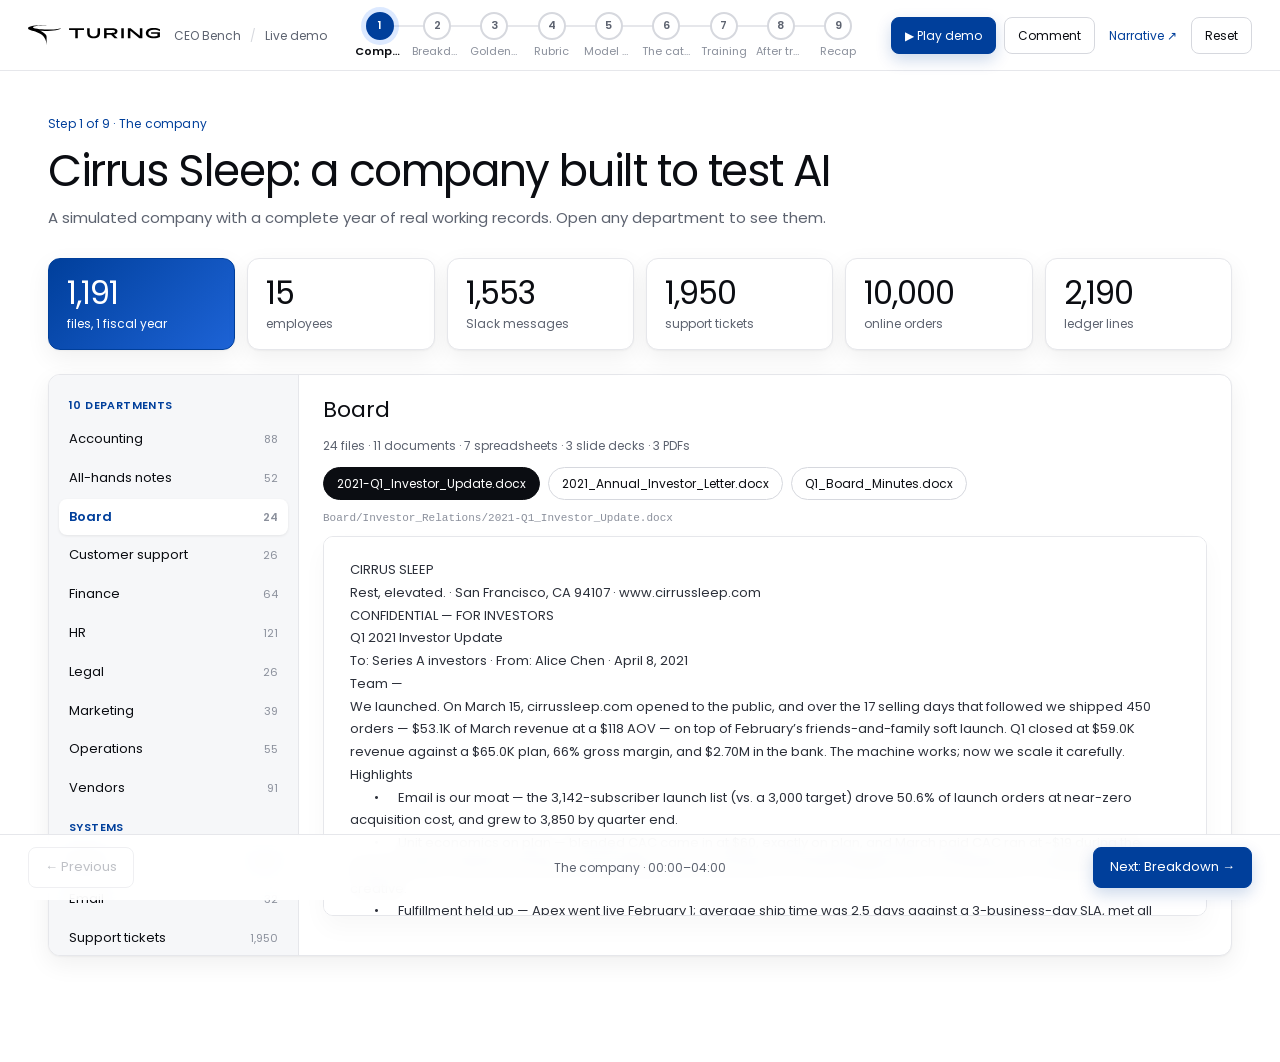
==== prototype/index.html @ 6402758b "Prototype v3: 9 steps, real corpus and L1-04-01 data, redesigned UI Merged screens per review feedba" ====
<!doctype html>
<html lang="en"><head><meta charset="UTF-8"><meta name="viewport" content="width=device-width,initial-scale=1"><title>CEO Bench demo · Turing</title><link rel="stylesheet" href="styles.css"></head><body>
<div id="demo-bar" hidden><span id="demo-say"></span><span id="demo-count"></span><div class="track"><span id="demo-fill" class="after"></span></div></div>
<header><div class="brand"><img class="logo" src="assets/turing-logo.svg" alt="Turing" width="132"><span class="product">CEO Bench <i>/</i> Live demo</span></div><nav id="steps" aria-label="Demo steps"></nav><div class="tools"><button id="play" class="primary">▶ Play demo</button><button id="notes-btn">Comment</button><a href="../narrative/" target="_blank" rel="noopener">Narrative ↗</a><button id="reset">Reset</button></div></header>
<div id="confirm" class="confirm" hidden role="alertdialog" aria-label="Reset session"><span>Clear the answer, rubric, and results on this browser? Comments are kept.</span><button id="reset-yes" class="primary">Reset</button><button id="reset-no">Cancel</button></div>
<main id="main"></main>
<aside id="notes-panel" hidden aria-label="Comments"><div class="row between"><b>Comment on this screen</b><button id="notes-close" aria-label="Close comments">×</button></div><span id="note-step" class="label"></span><textarea id="note-text" placeholder="What should change on this screen? To change copy, quote the old text and write the new text."></textarea><small id="notes-status" class="small">Comments save in this browser.</small><button id="notes-copy" class="primary">Copy all comments</button><textarea id="notes-all" hidden aria-label="All comments"></textarea><small class="small">Paste them into the Slack thread when you’re done.</small></aside>
<dialog id="detail" aria-labelledby="detail-title"><div class="row between"><h2 id="detail-title"></h2><button data-act="close-detail" aria-label="Close">×</button></div><div id="detail-body"></div></dialog>
<footer><button id="prev">← Previous</button><span id="where"></span><button id="next" class="primary">Next →</button></footer>
<script src="content.js"></script><script src="corpus.js"></script><script src="l1.js"></script><script src="data.js"></script><script src="app.js"></script></body></html>
---- prototype/styles.css ----
/* CEO Bench live demo. Turing brand: Poppins, black and white with blue accents.
   Layout: a stepper header, one focused stage per step, a sticky footer with the next step named. */
@font-face{font-family:Poppins;src:url('assets/Poppins-Regular.ttf') format('truetype');font-weight:400;font-display:swap}
@font-face{font-family:Poppins;src:url('assets/Poppins-SemiBold.ttf') format('truetype');font-weight:600;font-display:swap}
:root{
 --ink:#0b0d12;--ink2:#2c303a;--muted:#5d6370;--faint:#8b909c;--line:#e6e7eb;--line2:#d6d8de;--bg:#ffffff;--soft:#f6f7f9;--soft2:#eef0f3;
 --blue:#003f9b;--bright:#317eff;--pale:#eef5ff;--pale2:#dbe8ff;
 --good:#157347;--good-bg:#e9f6ee;--bad:#b3261e;--bad-bg:#fdecea;--warn-bg:#fff7df;--warn-line:#f0d98a;
 --night:#11141b;--night2:#1b1f29;--night3:#262b37;--nightink:#e7e9ee;--nightmuted:#9aa1b0;
 --radius:12px;--shadow:0 1px 2px #0b0d120a,0 8px 24px #0b0d1210;--shadow-lift:0 2px 4px #0b0d120d,0 16px 40px #0b0d121a;
 --mono:ui-monospace,SFMono-Regular,Menlo,monospace;
}
*{box-sizing:border-box}
body{font:15px/1.6 Poppins,"Helvetica Neue",Arial,sans-serif;margin:0;color:var(--ink);background:var(--bg);min-height:100vh;display:flex;flex-direction:column;-webkit-font-smoothing:antialiased}
h1,h2,h3,h4,p{margin:0}h1,h2,h3{font-weight:400;line-height:1.2;text-wrap:balance}
button,input,textarea{font:inherit;color:inherit}
button{cursor:pointer;border:1px solid var(--line2);background:#fff;border-radius:8px;padding:9px 16px;font-size:13px;transition:border-color .15s,background .15s,box-shadow .15s,transform .15s}
button:hover{border-color:var(--bright)}
button:active{transform:translateY(1px)}
button.primary{background:var(--blue);border-color:var(--blue);color:#fff;box-shadow:0 6px 16px #003f9b33}
button.primary:hover{background:#0a4fbd}
button.big{padding:14px 26px;font-size:15px;border-radius:10px}
button:disabled{opacity:.4;cursor:not-allowed;box-shadow:none}
button:focus-visible,input:focus-visible,textarea:focus-visible,a:focus-visible{outline:3px solid var(--bright);outline-offset:2px}
a{color:var(--blue)}
textarea,input[type=text],input[type=number]{width:100%;border:1px solid var(--line2);border-radius:8px;padding:10px 12px;font-size:14px;background:#fff;transition:border-color .15s,box-shadow .15s}
textarea:focus,input:focus{border-color:var(--bright);box-shadow:0 0 0 4px #317eff1f;outline:none}
textarea{min-height:300px;resize:vertical;line-height:1.65}

/* Header and stepper */
header{position:sticky;top:0;z-index:10;background:#ffffffeb;backdrop-filter:blur(10px);border-bottom:1px solid var(--line);display:grid;grid-template-columns:auto minmax(0,1fr) auto;align-items:center;gap:24px;padding:12px 28px}
.brand{display:flex;align-items:center;gap:14px}.logo{display:block;height:auto}
.product{font-size:12px;color:var(--muted);white-space:nowrap}.product i{color:var(--line2);font-style:normal;margin:0 6px}
#steps{display:flex;justify-content:center;align-items:flex-start;min-width:0;isolation:isolate}
#steps button{border:0;background:none;box-shadow:none;padding:0 4px;display:flex;flex-direction:column;align-items:center;gap:5px;flex:0 1 92px;min-width:0;position:relative;color:var(--faint);font-size:11px;line-height:1.2}
#steps button::before{content:"";position:absolute;top:13px;left:-50%;width:100%;height:2px;background:var(--line);z-index:-1}
#steps button:first-child::before{display:none}
#steps button.done::before,#steps button.current::before{background:var(--bright)}
#steps .dot{width:28px;height:28px;border-radius:50%;display:grid;place-items:center;border:2px solid var(--line2);background:#fff;font-size:11px;font-weight:600;color:var(--muted);transition:all .2s}
#steps .lbl{white-space:nowrap;overflow:hidden;text-overflow:ellipsis;max-width:100%}
#steps button.done .dot{background:var(--bright);border-color:var(--bright);color:#fff}
#steps button.current .dot{border-color:var(--blue);background:var(--blue);color:#fff;box-shadow:0 0 0 5px #317eff2b}
#steps button.current{color:var(--ink);font-weight:600}
#steps button.noted .dot{box-shadow:0 0 0 3px #f0b400}
#steps button:hover .dot{border-color:var(--bright)}
.tools{display:flex;gap:8px;align-items:center}
.tools a{font-size:12px;text-decoration:none;padding:0 6px;white-space:nowrap}
.tools button{padding:8px 13px;font-size:12px;white-space:nowrap}

/* Stage */
main{flex:1;width:100%;max-width:1240px;margin:0 auto;padding:40px 28px}
main.enter{animation:enter .45s cubic-bezier(.2,.7,.2,1)}
@keyframes enter{from{opacity:0;transform:translateY(10px)}to{opacity:1;transform:none}}
.eyebrow{font-size:12px;color:var(--blue);letter-spacing:.2px}
h1{font-size:44px;letter-spacing:-1.4px;margin:10px 0 8px;max-width:980px}
.sub{color:var(--muted);font-size:15px;max-width:780px}
.lede{margin-bottom:28px}
.label{font-size:11px;color:var(--blue);display:block;margin-bottom:8px;letter-spacing:.4px;text-transform:uppercase;font-weight:600}
.small{font-size:12px;color:var(--muted)}
.grid{display:grid;gap:18px}.g2{grid-template-columns:minmax(0,1fr) minmax(0,1fr)}.g3{grid-template-columns:repeat(3,minmax(0,1fr))}.g5{grid-template-columns:repeat(5,minmax(0,1fr))}
.row{display:flex;gap:10px;align-items:center;flex-wrap:wrap}.between{justify-content:space-between}
.stack{display:flex;flex-direction:column;gap:16px;min-width:0}
.card{border:1px solid var(--line);border-radius:var(--radius);padding:20px;background:#fff;box-shadow:var(--shadow);text-align:left}
.card h3{font-size:17px;margin-bottom:6px}.card p{font-size:13px;color:var(--muted)}
button.card{display:block;width:100%;font-size:15px;border-color:var(--line)}
button.card:hover{border-color:var(--bright);box-shadow:var(--shadow-lift);transform:translateY(-2px)}
.card.hot{background:linear-gradient(180deg,#f3f8ff,#fff);border-color:var(--pale2)}
.card.dark{background:var(--ink);border-color:var(--ink);color:#fff}.card.dark p{color:#c9ccd4}.card.dark .label{color:#8fb6ff}
.card.today{background:linear-gradient(135deg,#003f9b,#1d63d6);border-color:var(--blue);color:#fff;box-shadow:0 14px 34px #003f9b40}
.card.today .label,.card.today p{color:#d7e5ff}
.sim{display:inline-flex;gap:8px;align-items:center;background:var(--warn-bg);border:1px solid var(--warn-line);border-radius:999px;padding:4px 12px;font-size:11px;color:#6b5306;margin-bottom:18px}
.sim.real{background:var(--good-bg);border-color:#bfe0c9;color:var(--good)}
.sim::before{content:"";width:7px;height:7px;border-radius:50%;background:currentColor}
.tag{display:inline-block;font-size:11px;padding:3px 9px;border-radius:999px;background:var(--pale);color:var(--blue);border:1px solid var(--pale2);white-space:nowrap}
.tag.bad{background:var(--bad-bg);color:var(--bad);border-color:#f5c6c2}.tag.good{background:var(--good-bg);color:var(--good);border-color:#bfe0c9}
.bad{color:var(--bad)}.good{color:var(--good)}
pre{font:12.5px/1.65 var(--mono);white-space:pre-wrap;margin:0;background:var(--soft);border:1px solid var(--line);border-radius:10px;padding:16px;color:var(--ink2)}
pre.wide{white-space:pre;overflow-x:auto}
.errors{color:var(--bad);font-size:13px;margin:4px 0;padding-left:18px}

/* Step 1: numbers strip and data browser */
.strip{display:grid;grid-template-columns:repeat(6,minmax(0,1fr));gap:12px;margin-bottom:24px}
.tile{border:1px solid var(--line);border-radius:var(--radius);padding:16px 18px;background:#fff;box-shadow:var(--shadow)}
.tile .num{font-size:32px;line-height:1.1;letter-spacing:-1px;font-variant-numeric:tabular-nums}
.tile .cap{font-size:12px;color:var(--muted);margin-top:4px}
.tile.lead{background:linear-gradient(135deg,#003f9b,#1d63d6);border-color:var(--blue)}.tile.lead .num,.tile.lead .cap{color:#fff}
.browser{display:grid;grid-template-columns:250px minmax(0,1fr);border:1px solid var(--line);border-radius:var(--radius);overflow:hidden;box-shadow:var(--shadow);min-height:460px;background:#fff}
.side{background:var(--soft);border-right:1px solid var(--line);padding:12px 10px;display:flex;flex-direction:column;gap:2px;max-height:580px;overflow:auto}
.side .label{padding:10px 10px 4px;margin:0}
.side button{border:0;background:none;box-shadow:none;text-align:left;border-radius:8px;padding:8px 10px;display:flex;justify-content:space-between;align-items:baseline;gap:10px;font-size:13px}
.side button small{color:var(--faint);font-size:11px;white-space:nowrap}
.side button:hover{background:#fff}
.side button.on{background:#fff;color:var(--blue);box-shadow:0 1px 3px #0b0d1214;font-weight:600}
.pane{padding:22px 24px;min-width:0;display:flex;flex-direction:column;gap:12px}
.pane h3{font-size:22px}
.chips{display:flex;gap:8px;flex-wrap:wrap}
.chips button{border-radius:999px;padding:6px 13px;font-size:12px}
.chips button.on{background:var(--ink);border-color:var(--ink);color:#fff}
.doc{background:#fff;border:1px solid var(--line);border-radius:10px;box-shadow:0 12px 24px #0b0d1208;padding:22px 26px;font:13px/1.75 Poppins,Arial,sans-serif;white-space:pre-wrap;color:var(--ink2);max-height:380px;overflow:auto}
.doc.data{font:12px/1.7 var(--mono)}
.path{font:11px var(--mono);color:var(--faint)}

/* Step 2: hierarchy */
.tier{display:grid;grid-template-columns:56px minmax(0,1fr);gap:16px;align-items:start;position:relative;margin-bottom:20px}
.tier::before{content:"";position:absolute;left:21px;top:48px;bottom:-20px;width:2px;background:var(--line)}
.tier.last::before{display:none}
.lvl{width:44px;height:44px;border-radius:12px;display:flex;flex-direction:column;align-items:center;justify-content:center;font-size:14px;font-weight:600;background:var(--soft2);color:var(--ink2);position:relative;z-index:1;line-height:1.1}
.lvl small{font-size:9px;font-weight:400;opacity:.75}
.tier.l3 .lvl{background:var(--ink);color:#fff}.tier.l1 .lvl{background:var(--blue);color:#fff}
.brief{display:grid;grid-template-columns:repeat(4,minmax(0,1fr));gap:10px;margin-top:14px}
.brief button{text-align:left;border-radius:10px;padding:12px 14px;background:#ffffff14;border-color:#ffffff2e;color:#fff}
.brief button:hover{border-color:#8fb6ff;background:#ffffff22}
.brief .k{font-size:10px;text-transform:uppercase;letter-spacing:.4px;color:#8fb6ff;font-weight:600;display:block;margin-bottom:2px}
.brief .v{font-size:13px}
.g5 button.card{padding:14px}.g5 button.card h3{font-size:14px}.g5 button.card p{font-size:11.5px}
.reveal>*{animation:enter .4s cubic-bezier(.2,.7,.2,1) both}
.reveal>*:nth-child(2){animation-delay:.04s}.reveal>*:nth-child(3){animation-delay:.08s}.reveal>*:nth-child(4){animation-delay:.12s}.reveal>*:nth-child(5){animation-delay:.16s}.reveal>*:nth-child(6){animation-delay:.2s}.reveal>*:nth-child(7){animation-delay:.24s}.reveal>*:nth-child(8){animation-delay:.28s}.reveal>*:nth-child(9){animation-delay:.32s}.reveal>*:nth-child(10){animation-delay:.36s}

/* Steps 3 and 4: work surfaces */
.work{display:grid;grid-template-columns:minmax(0,1.05fr) minmax(0,1fr);gap:24px;align-items:start}
.task-card{border-left:3px solid var(--blue);background:var(--pale);border-radius:0 10px 10px 0;padding:16px 18px}
.task-card p{font-size:14px}
.source h4{margin:0 0 6px;font-size:12px;font-weight:600;display:flex;gap:8px;align-items:center}
.source h4 .ref{font:11px var(--mono);background:var(--ink);color:#fff;border-radius:5px;padding:1px 6px}
table{width:100%;border-collapse:separate;border-spacing:0;font-size:13px}
th{text-align:left;font-weight:600;font-size:11px;color:var(--muted);text-transform:uppercase;letter-spacing:.3px;padding:10px 12px;border-bottom:1px solid var(--line);background:#fff;position:sticky;top:0;z-index:1}
td{padding:11px 12px;border-bottom:1px solid var(--line);vertical-align:top}
tr:last-child td{border-bottom:0}
td.n,th.n{text-align:right;white-space:nowrap;font-variant-numeric:tabular-nums}
td.c,th.c{text-align:center}
.table-card{border:1px solid var(--line);border-radius:var(--radius);overflow:hidden;box-shadow:var(--shadow);background:#fff}
.table-card .scroll{max-height:520px;overflow:auto}
.rubric td input[type=text]{font-size:13px;padding:8px 10px}.rubric td input[type=number]{width:74px;padding:8px 10px}
.rubric td:first-child{color:var(--faint);font-variant-numeric:tabular-nums;width:36px;padding-top:19px}
.rubric td{vertical-align:middle}
button.linkish{border:0;background:none;box-shadow:none;padding:0;text-align:left;font-size:13px;color:var(--ink);line-height:1.45}
button.linkish:hover{color:var(--blue);text-decoration:underline}
.submitbar{display:flex;gap:16px;align-items:center;justify-content:space-between;flex-wrap:wrap;padding:16px 18px;border-top:1px solid var(--line);background:var(--soft)}
.meter{display:flex;align-items:center;gap:12px;font-size:13px;font-variant-numeric:tabular-nums}
.meter .track{width:180px}

/* Agent screen (recorded computer use) */
.screen{background:var(--night);color:var(--nightink);border-radius:14px;box-shadow:0 30px 60px #0b0d1240;overflow:hidden}
.chrome{display:flex;align-items:center;gap:8px;padding:12px 16px;background:var(--night2);border-bottom:1px solid #ffffff10;font-size:12px;color:var(--nightmuted)}
.chrome i{width:11px;height:11px;border-radius:50%;background:#ff5f57}.chrome i:nth-child(2){background:#febc2e}.chrome i:nth-child(3){background:#28c840}
.chrome b{font-weight:400;margin-left:8px}
.chrome .rec{margin-left:auto;color:#ff8a80;display:flex;gap:6px;align-items:center}
.chrome .rec::before{content:"";width:8px;height:8px;border-radius:50%;background:#ff5f57;animation:blink 1.2s infinite}
@keyframes blink{50%{opacity:.25}}
.screen-body{display:grid;grid-template-columns:minmax(0,.85fr) minmax(0,1.15fr);min-height:340px}
.screen-body>div{padding:18px;min-width:0}
.screen-body>div+div{border-left:1px solid #ffffff10}
.screen .label{color:#8fb6ff}
.screen ol{margin:0;padding-left:20px;color:var(--nightmuted);font-size:13px}.screen li{margin-bottom:8px;animation:enter .3s ease both}.screen li:last-child{color:var(--nightink)}
.screen pre{background:var(--night3);border-color:#ffffff12;color:var(--nightink)}
.screen .peek{margin-top:12px;font-size:11px;max-height:150px;overflow:auto}
.launch{display:flex;flex-direction:column;align-items:flex-start;gap:16px;padding:28px;border:1px dashed var(--line2);border-radius:var(--radius);background:var(--soft)}

/* Step 5: model results */
.models{display:grid;grid-template-columns:repeat(3,minmax(0,1fr));gap:16px;margin-bottom:20px}
.model{display:grid;grid-template-columns:auto minmax(0,1fr);gap:16px;align-items:center;text-align:left;border:1px solid var(--line);border-radius:var(--radius);padding:18px;background:#fff;box-shadow:var(--shadow)}
.model:hover{border-color:var(--bright)}
.model.on{border-color:var(--ink);box-shadow:0 0 0 2px var(--ink),var(--shadow-lift)}
.model h3{font-size:18px;margin-bottom:4px}
.model.fail{background:linear-gradient(180deg,#fff7f6,#fff)}
.ring{width:76px;height:76px;position:relative;flex:none}
.ring svg{width:100%;height:100%;transform:rotate(-90deg)}
.ring circle{fill:none;stroke-width:8}
.ring .bg{stroke:var(--soft2)}.ring .fg{stroke:var(--good);stroke-linecap:round;animation:ring 1.1s cubic-bezier(.2,.7,.2,1) both}
.ring.fail .fg{stroke:var(--bad)}
.ring span{position:absolute;inset:0;display:grid;place-items:center;font-size:20px;font-weight:600;font-variant-numeric:tabular-nums}
@keyframes ring{from{stroke-dasharray:0 999}}
.callout{border-radius:var(--radius);padding:16px 18px;background:var(--ink);color:#fff;font-size:14px}
.callout b{font-weight:600}
.callout.blue{background:linear-gradient(135deg,#003f9b,#1d63d6)}
.grade-row.flash td{animation:flash .7s ease}
@keyframes flash{from{background:var(--pale)}to{background:transparent}}

/* Step 6: the catch */
.gap-head{display:grid;grid-template-columns:minmax(0,1fr) 40px minmax(0,1.3fr);gap:12px;align-items:stretch;margin-bottom:22px}
.gap-head .arrow{display:grid;place-items:center;font-size:24px;color:var(--faint)}
.mark{display:inline-grid;place-items:center;width:26px;height:26px;border-radius:50%;font-size:13px;font-weight:600}
.mark.y{background:var(--good-bg);color:var(--good)}.mark.n{background:var(--bad-bg);color:var(--bad)}

/* Steps 7 and 8: training and results */
.curve-card{border:1px solid var(--line);border-radius:var(--radius);padding:18px;box-shadow:var(--shadow);background:#fff}
.curve{width:100%;height:240px;display:block;overflow:visible}
.curve line{stroke:var(--soft2);stroke-width:1;vector-effect:non-scaling-stroke}
.curve polyline{fill:none;stroke:var(--bright);stroke-width:3;vector-effect:non-scaling-stroke;stroke-linejoin:round}
.curve polygon{fill:#317eff14}
.big-stat{font-size:64px;line-height:1;letter-spacing:-2.5px;font-variant-numeric:tabular-nums;color:var(--blue)}
.big-stat small{font-size:22px;letter-spacing:0;color:var(--muted)}
.bars{display:flex;flex-direction:column;gap:12px}
.bar{display:grid;grid-template-columns:130px minmax(0,1fr) 64px;gap:12px;align-items:center;font-size:13px}
.track{height:12px;background:var(--soft2);border-radius:999px;overflow:hidden;position:relative}
.track span{position:absolute;inset:0 auto 0 0;border-radius:999px;transform-origin:left;animation:grow .9s cubic-bezier(.2,.7,.2,1) both}
.track .after{background:linear-gradient(90deg,#317eff,#003f9b)}.track .before{background:#a6acb8}
@keyframes grow{from{transform:scaleX(0)}}

/* Recap */
.loop{display:grid;grid-template-columns:repeat(5,minmax(0,1fr));gap:12px;margin:28px 0}
.loop button{padding:18px 16px;border-radius:var(--radius);text-align:left;box-shadow:var(--shadow);font-size:14px;line-height:1.35}
.loop button small{display:block;color:var(--blue);font-size:11px;font-weight:600;margin-bottom:6px}
.big{font-size:19px;line-height:1.75;max-width:900px;color:var(--ink2)}

/* Footer, overlays, comments */
footer{position:sticky;bottom:0;z-index:9;display:grid;grid-template-columns:1fr auto 1fr;align-items:center;gap:12px;padding:12px 28px;border-top:1px solid var(--line);background:#ffffffeb;backdrop-filter:blur(10px);font-size:12px;color:var(--muted)}
footer #prev{justify-self:start}footer #next{justify-self:end}
#where{text-align:center}
#demo-bar{position:fixed;left:50%;bottom:76px;transform:translateX(-50%);width:min(720px,calc(100vw - 32px));z-index:12;display:grid;grid-template-columns:1fr auto;gap:8px 16px;align-items:center;background:#0b0d12f2;color:#fff;padding:12px 18px;font-size:14px;border-radius:14px;box-shadow:0 18px 40px #0b0d1240;animation:enter .3s ease}
#demo-count{font-size:12px;color:#9aa1b0;font-variant-numeric:tabular-nums}
#demo-bar[hidden]{display:none}
#demo-bar .track{grid-column:1/-1;height:3px;background:#ffffff26}
#demo-fill{transition:width .5s;background:var(--bright)!important;animation:none!important}
.demo-target{outline:3px solid var(--bright)!important;outline-offset:3px;box-shadow:0 0 0 10px #317eff2e!important}
dialog{width:min(780px,92vw);max-height:86vh;border:1px solid var(--line);border-radius:16px;padding:24px 26px;color:var(--ink);box-shadow:0 30px 80px #0b0d1240}
dialog[open]{animation:enter .25s ease}
dialog::backdrop{background:#0b0d1266;backdrop-filter:blur(3px)}
dialog h2{font-size:22px}#detail-body{margin-top:14px;font-size:14px}
#notes-panel{position:fixed;right:20px;bottom:80px;width:min(380px,calc(100vw - 40px));background:#fff;border:1px solid var(--line);border-radius:16px;box-shadow:0 24px 60px #0b0d1230;padding:18px;display:flex;flex-direction:column;gap:10px;z-index:20}
#notes-panel[hidden]{display:none}#notes-panel textarea{min-height:140px}
.confirm{display:flex;gap:10px;align-items:center;justify-content:center;flex-wrap:wrap;background:var(--warn-bg);border-bottom:1px solid var(--warn-line);padding:10px 16px;font-size:13px}
.confirm[hidden]{display:none}

@media(max-width:1180px){header{grid-template-columns:auto auto}#steps{grid-column:1/-1;order:3}.product{display:none}.tools{justify-self:end}}
@media(max-width:900px){
 h1{font-size:32px}.g2,.g3,.work,.gap-head,.models,.brief{grid-template-columns:1fr}.g5{grid-template-columns:repeat(2,minmax(0,1fr))}
 .gap-head .arrow{transform:rotate(90deg)}
 .strip{grid-template-columns:repeat(2,minmax(0,1fr))}.browser{grid-template-columns:1fr}.side{max-height:220px;border-right:0;border-bottom:1px solid var(--line)}
 .screen-body{grid-template-columns:1fr}.screen-body>div+div{border-left:0;border-top:1px solid #ffffff10}
 .loop{grid-template-columns:1fr}.tier{grid-template-columns:1fr}.tier::before{display:none}
 header,main,footer{padding-left:16px;padding-right:16px}#steps .lbl{display:none}.tools a{display:none}
 .bar{grid-template-columns:96px minmax(0,1fr) 54px}
}
@media(prefers-reduced-motion:reduce){*,*::before,*::after{animation:none!important;transition:none!important}}
.rubric td:nth-child(2){width:100%}
.rubric td:nth-child(3){width:96px}
@media(max-width:900px){header{grid-template-columns:minmax(0,1fr) auto;gap:10px}.logo{width:110px}.tools #reset,.tools #notes-btn{display:none}#steps{overflow-x:auto;justify-content:flex-start;padding-bottom:4px}#steps button{flex:0 0 40px}#demo-bar{bottom:70px}}
@media(max-width:900px){#where{display:none}footer{grid-template-columns:auto auto;justify-content:space-between}footer button{white-space:nowrap}}
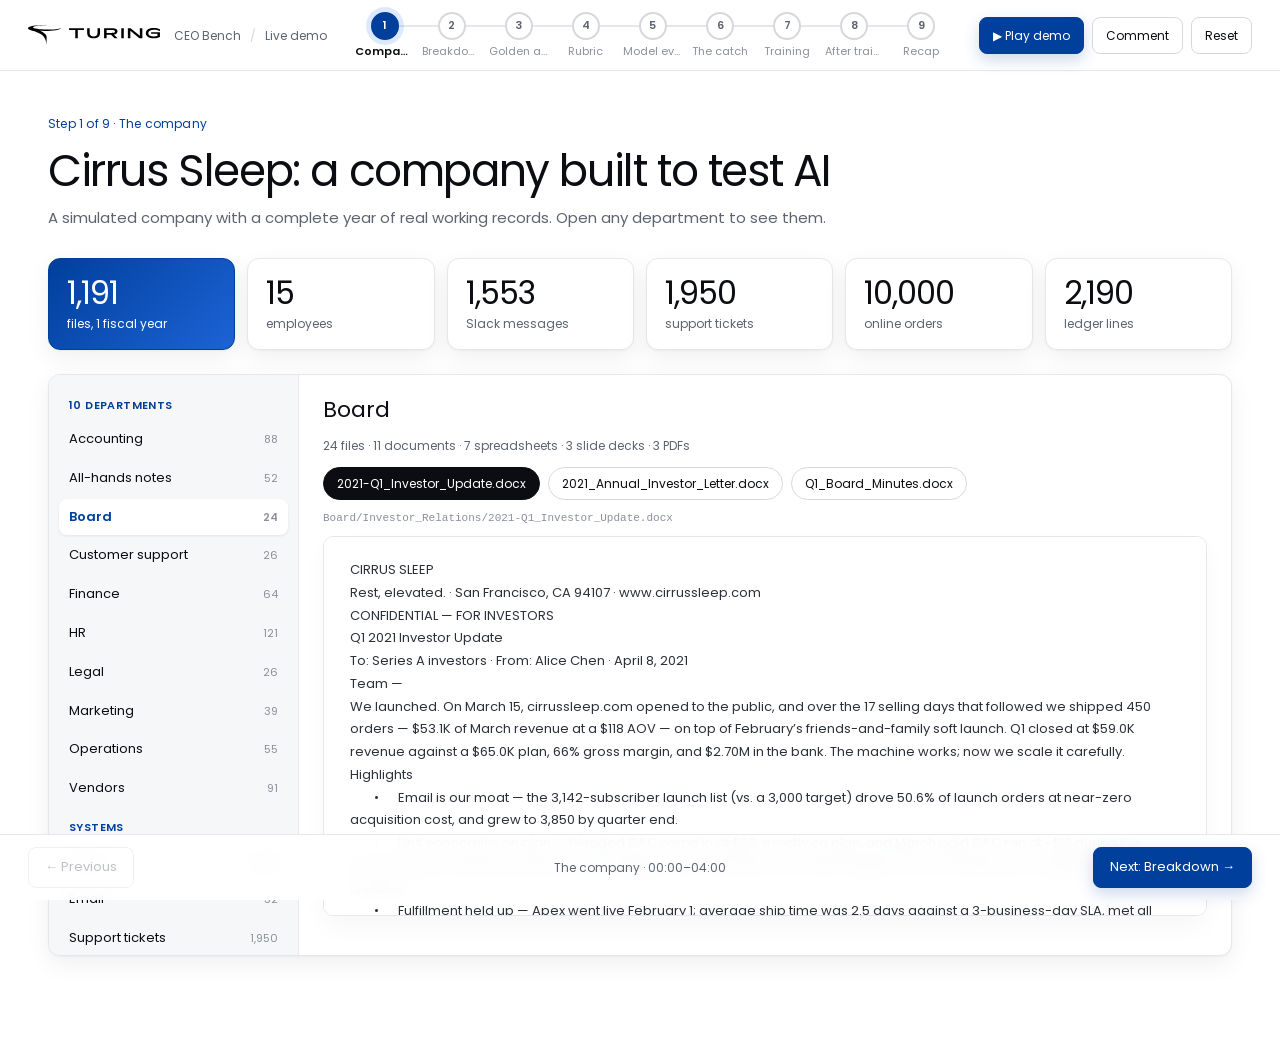
==== commit 66492b64: "Prototype: remove the narrative link from the header Co-Authored-By: Claude Opus 5.5 <noreply@anthro" ====
--- a/prototype/index.html
+++ b/prototype/index.html
@@ -1,7 +1,7 @@
 <!doctype html>
 <html lang="en"><head><meta charset="UTF-8"><meta name="viewport" content="width=device-width,initial-scale=1"><title>CEO Bench demo · Turing</title><link rel="stylesheet" href="styles.css"></head><body>
 <div id="demo-bar" hidden><span id="demo-say"></span><span id="demo-count"></span><div class="track"><span id="demo-fill" class="after"></span></div></div>
-<header><div class="brand"><img class="logo" src="assets/turing-logo.svg" alt="Turing" width="132"><span class="product">CEO Bench <i>/</i> Live demo</span></div><nav id="steps" aria-label="Demo steps"></nav><div class="tools"><button id="play" class="primary">▶ Play demo</button><button id="notes-btn">Comment</button><a href="../narrative/" target="_blank" rel="noopener">Narrative ↗</a><button id="reset">Reset</button></div></header>
+<header><div class="brand"><img class="logo" src="assets/turing-logo.svg" alt="Turing" width="132"><span class="product">CEO Bench <i>/</i> Live demo</span></div><nav id="steps" aria-label="Demo steps"></nav><div class="tools"><button id="play" class="primary">▶ Play demo</button><button id="notes-btn">Comment</button><button id="reset">Reset</button></div></header>
 <div id="confirm" class="confirm" hidden role="alertdialog" aria-label="Reset session"><span>Clear the answer, rubric, and results on this browser? Comments are kept.</span><button id="reset-yes" class="primary">Reset</button><button id="reset-no">Cancel</button></div>
 <main id="main"></main>
 <aside id="notes-panel" hidden aria-label="Comments"><div class="row between"><b>Comment on this screen</b><button id="notes-close" aria-label="Close comments">×</button></div><span id="note-step" class="label"></span><textarea id="note-text" placeholder="What should change on this screen? To change copy, quote the old text and write the new text."></textarea><small id="notes-status" class="small">Comments save in this browser.</small><button id="notes-copy" class="primary">Copy all comments</button><textarea id="notes-all" hidden aria-label="All comments"></textarea><small class="small">Paste them into the Slack thread when you’re done.</small></aside>
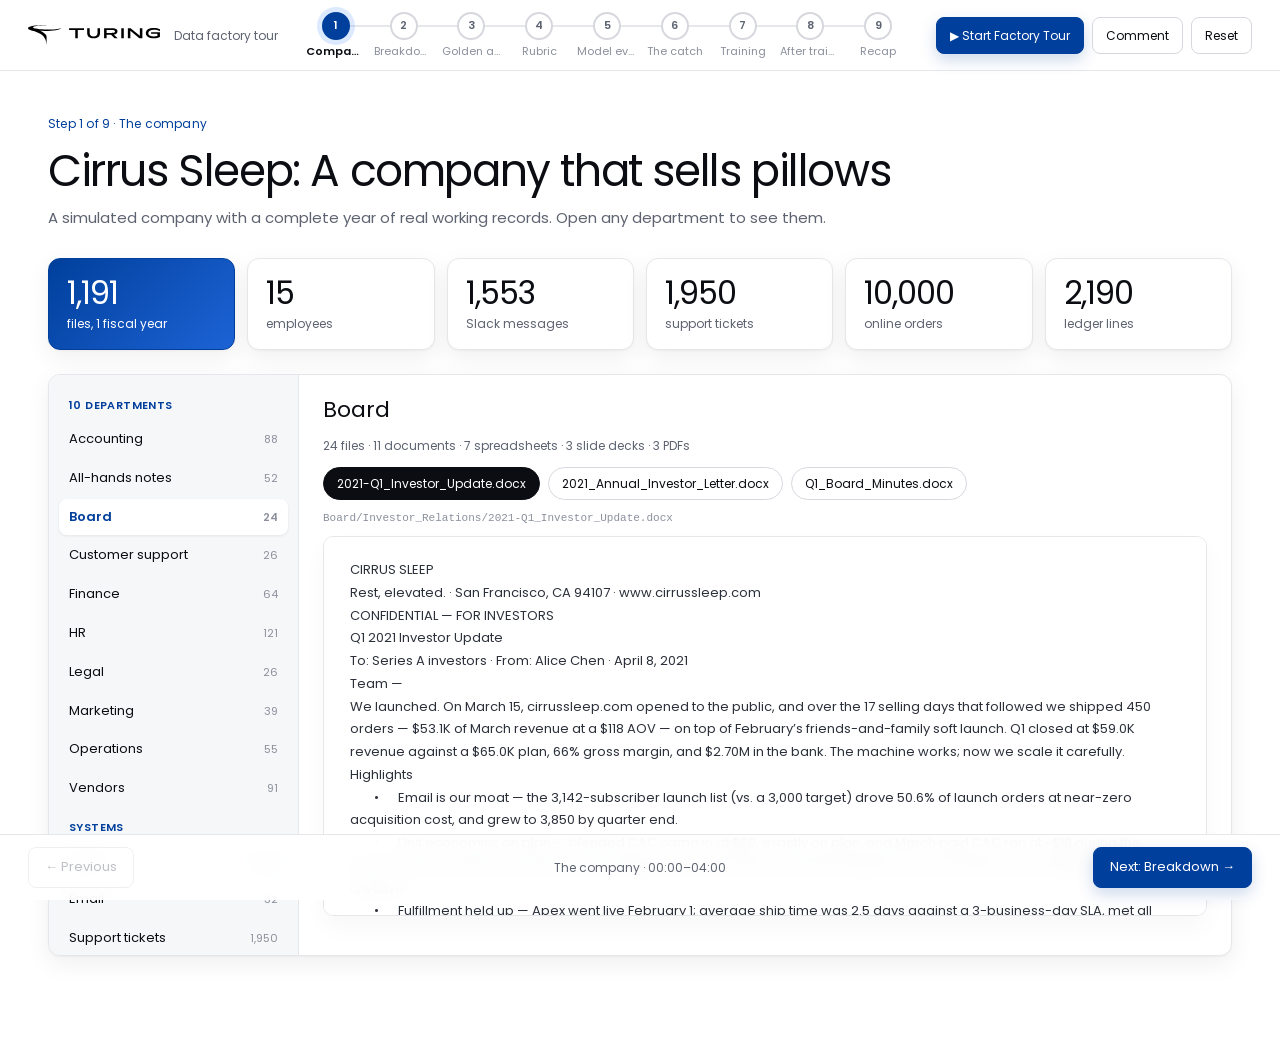
==== commit 553b94da: "Prototype: data factory tour changes from Chander's review Start Factory Tour button, Data factory t" ====
--- a/prototype/index.html
+++ b/prototype/index.html
@@ -1,10 +1,10 @@
 <!doctype html>
-<html lang="en"><head><meta charset="UTF-8"><meta name="viewport" content="width=device-width,initial-scale=1"><title>CEO Bench demo · Turing</title><link rel="stylesheet" href="styles.css"></head><body>
+<html lang="en"><head><meta charset="UTF-8"><meta name="viewport" content="width=device-width,initial-scale=1"><title>Data factory tour · Turing</title><link rel="stylesheet" href="styles.css?v=6dec30a4"></head><body>
 <div id="demo-bar" hidden><span id="demo-say"></span><span id="demo-count"></span><div class="track"><span id="demo-fill" class="after"></span></div></div>
-<header><div class="brand"><img class="logo" src="assets/turing-logo.svg" alt="Turing" width="132"><span class="product">CEO Bench <i>/</i> Live demo</span></div><nav id="steps" aria-label="Demo steps"></nav><div class="tools"><button id="play" class="primary">▶ Play demo</button><button id="notes-btn">Comment</button><button id="reset">Reset</button></div></header>
+<header><div class="brand"><img class="logo" src="assets/turing-logo.svg" alt="Turing" width="132"><span class="product">Data factory tour</span></div><nav id="steps" aria-label="Demo steps"></nav><div class="tools"><button id="play" class="primary">▶ Start Factory Tour</button><button id="notes-btn">Comment</button><button id="reset">Reset</button></div></header>
 <div id="confirm" class="confirm" hidden role="alertdialog" aria-label="Reset session"><span>Clear the answer, rubric, and results on this browser? Comments are kept.</span><button id="reset-yes" class="primary">Reset</button><button id="reset-no">Cancel</button></div>
 <main id="main"></main>
 <aside id="notes-panel" hidden aria-label="Comments"><div class="row between"><b>Comment on this screen</b><button id="notes-close" aria-label="Close comments">×</button></div><span id="note-step" class="label"></span><textarea id="note-text" placeholder="What should change on this screen? To change copy, quote the old text and write the new text."></textarea><small id="notes-status" class="small">Comments save in this browser.</small><button id="notes-copy" class="primary">Copy all comments</button><textarea id="notes-all" hidden aria-label="All comments"></textarea><small class="small">Paste them into the Slack thread when you’re done.</small></aside>
 <dialog id="detail" aria-labelledby="detail-title"><div class="row between"><h2 id="detail-title"></h2><button data-act="close-detail" aria-label="Close">×</button></div><div id="detail-body"></div></dialog>
 <footer><button id="prev">← Previous</button><span id="where"></span><button id="next" class="primary">Next →</button></footer>
-<script src="content.js"></script><script src="corpus.js"></script><script src="l1.js"></script><script src="data.js"></script><script src="app.js"></script></body></html>
+<script src="content.js?v=6dec30a4"></script><script src="corpus.js?v=6dec30a4"></script><script src="l1.js?v=6dec30a4"></script><script src="data.js?v=6dec30a4"></script><script src="app.js?v=6dec30a4"></script></body></html>
--- a/prototype/styles.css
+++ b/prototype/styles.css
@@ -237,3 +237,80 @@
 .rubric td:nth-child(3){width:96px}
 @media(max-width:900px){header{grid-template-columns:minmax(0,1fr) auto;gap:10px}.logo{width:110px}.tools #reset,.tools #notes-btn{display:none}#steps{overflow-x:auto;justify-content:flex-start;padding-bottom:4px}#steps button{flex:0 0 40px}#demo-bar{bottom:70px}}
 @media(max-width:900px){#where{display:none}footer{grid-template-columns:auto auto;justify-content:space-between}footer button{white-space:nowrap}}
+
+/* Real tables for spreadsheet excerpts */
+.tbl{overflow-x:auto;border:1px solid var(--line);border-radius:10px;background:#fff;margin-bottom:10px}
+table.data{font-size:12px}
+table.data th{position:static;background:var(--soft);white-space:nowrap;font-size:10.5px}
+table.data td{padding:8px 10px;white-space:nowrap;max-width:340px;overflow:hidden;text-overflow:ellipsis}
+table.data td:first-child{font-weight:600;color:var(--ink)}
+table.data tr.hl td{background:#fff8e1}
+.seg-note{font-size:12.5px;color:var(--ink2);margin:0 0 8px;line-height:1.55}
+.source h4 .path{margin-left:auto;font-weight:400}
+.expert{border:1px solid var(--pale2);background:linear-gradient(180deg,#f3f8ff,#fff);border-radius:var(--radius);padding:16px;display:flex;flex-direction:column;gap:10px;min-width:0}
+.answer{max-height:520px;overflow:auto}
+/* Screen 2: L2 to L1 mapping */
+.l2-pick{border:2px solid var(--bright)!important;background:linear-gradient(180deg,#eef5ff,#fff)!important}
+.l2-pick.open{box-shadow:0 0 0 4px #317eff2b,var(--shadow-lift)!important}
+.l2-count{display:block;margin-top:10px;font-size:11.5px;font-weight:600;color:var(--blue)}
+.l2-other{opacity:.72}.l2-other:hover{opacity:1}
+.l1-panel{border:2px solid var(--bright);border-radius:16px;padding:16px;background:linear-gradient(180deg,#f3f8ff,#fff);position:relative}
+.l1-head{display:flex;flex-wrap:wrap;gap:8px;align-items:center;margin-bottom:14px;font-size:12px}
+.crumb{padding:4px 10px;border-radius:999px;background:#fff;border:1px solid var(--line);color:var(--muted)}
+.crumb.on{background:var(--blue);border-color:var(--blue);color:#fff}
+.sep{color:var(--faint)}
+tr.same td{background:#fff8e1}
+.l1-title{font-size:16px;margin-bottom:8px}.l1-title b{font-weight:600;color:var(--blue)}
+table.data.wrap td{white-space:normal;max-width:none}
+
+/* Step 7: dataset and training signal */
+table.ds th{position:static}
+table.ds td{padding:9px 10px;font-size:12.5px}
+.dim{display:inline-block;color:var(--blue)}
+.signals{display:flex;flex-direction:column;gap:10px;margin-top:4px}
+.signal{display:grid;grid-template-columns:14px minmax(0,1fr);gap:10px;align-items:start;font-size:13px}
+.signal b{font-weight:600}
+.pip{width:10px;height:10px;border-radius:50%;background:var(--line2);margin-top:5px;transition:background .3s,box-shadow .3s}
+.signals.on .pip{background:var(--bright);box-shadow:0 0 0 4px #317eff2b}
+.signals.on .signal:nth-child(2) .pip{transition-delay:.15s}.signals.on .signal:nth-child(3) .pip{transition-delay:.3s}.signals.on .signal:nth-child(4) .pip{transition-delay:.45s}.signals.on .signal:nth-child(5) .pip{transition-delay:.6s}.signals.on .signal:nth-child(6) .pip{transition-delay:.75s}.signals.on .signal:nth-child(7) .pip{transition-delay:.9s}
+
+/* L2-04 → its L1 tasks: a solid line from the card into a border that wraps the six L1 tasks */
+.tier.l2.linked{margin-bottom:0}
+.l2-pick.open{position:relative;z-index:2}
+.l2-pick.open::after{content:"";position:absolute;left:50%;top:calc(100% + 2px);width:4px;height:42px;margin-left:-2px;background:var(--bright);border-radius:2px}
+.tier.l1 .l1-panel{margin-top:44px;border-width:3px}
+.tier.l1 .lvl{margin-top:44px}
+.tier.l2.linked::before{bottom:-44px}
+@media(max-width:900px){.l2-pick.open::after{display:none}.tier.l1 .l1-panel,.tier.l1 .lvl{margin-top:0}}
+.cfg{display:block;font-size:11px;font-weight:400;color:var(--muted);letter-spacing:0;text-transform:none;margin-top:2px;line-height:1.35}
+th .cfg{white-space:normal}
+.model h3 .cfg{font-size:12px}
+th.c{text-transform:none;letter-spacing:0;font-size:12px;color:var(--ink)}
+
+/* Answer table editor and invalid rubric rows */
+table.data.edit td{padding:4px;white-space:normal}
+table.data.edit input{border:1px solid transparent;border-radius:6px;padding:6px 8px;font-size:12.5px;min-width:96px;background:transparent}
+table.data.edit input:focus{border-color:var(--bright);background:#fff}
+table.data.edit input.th{font-weight:600;background:var(--soft)}
+tr.bad-row td{background:#fff3f2}
+tr.bad-row input{border-color:#f5c6c2}
+tr.sum td{background:var(--soft);border-top:1px solid var(--line2)}
+tr.sum.total td{background:var(--ink);color:#fff}tr.sum.total .bad{color:#ff9b93}
+/* Phone-width fixes: grid children may shrink, long paths wrap, the dataset table drops its size column */
+.grid>*{min-width:0}
+.source h4{flex-wrap:wrap}
+.path{overflow-wrap:anywhere}
+@media(max-width:900px){table.ds .n{display:none}table.ds td,table.ds th{white-space:normal}}
+
+/* Step 3 answer box: a small rich-text editor so tables sit inside the answer */
+.editor-wrap{border:1px solid var(--line2);border-radius:10px;background:#fff;overflow:hidden}
+.editor-wrap:focus-within{border-color:var(--bright);box-shadow:0 0 0 4px #317eff1f}
+.editor-tools{display:flex;gap:8px;align-items:center;flex-wrap:wrap;padding:8px 10px;border-bottom:1px solid var(--line);background:var(--soft)}
+.editor-tools button{padding:6px 11px;font-size:12px}
+.editor{min-height:320px;max-height:640px;overflow:auto;padding:14px 16px;font-size:14px;line-height:1.65;outline:none}
+.editor:empty::before{content:attr(data-ph);color:var(--faint)}
+.editor table{border-collapse:collapse;margin:8px 0;font-size:12.5px;width:auto;max-width:100%}
+.editor th,.editor td{border:1px solid var(--line2);padding:6px 9px;min-width:64px;vertical-align:top;text-transform:none;letter-spacing:0;position:static;font-size:12.5px;color:var(--ink)}
+.editor th{background:var(--soft);font-weight:600}
+.editor p{margin:0 0 8px}
+.editor.read{min-height:0;max-height:none;border:1px solid var(--line);border-radius:10px}
